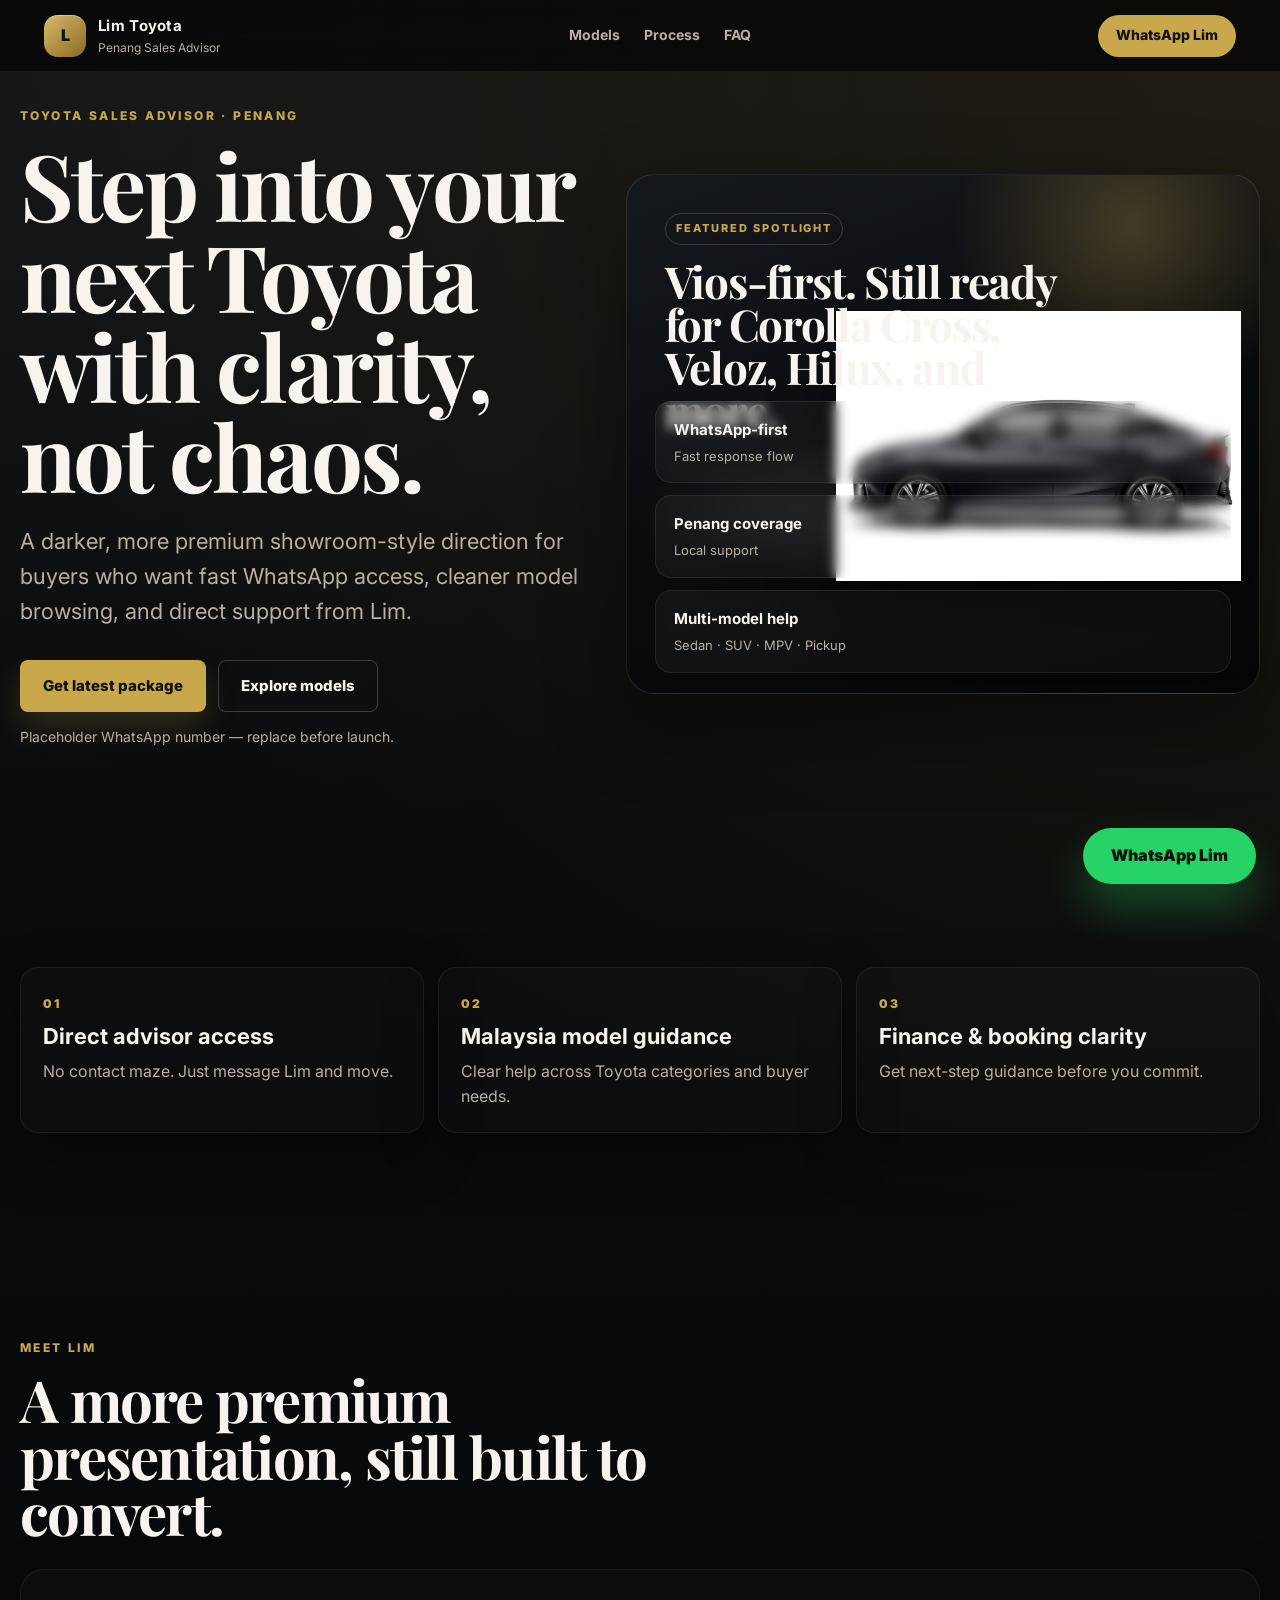
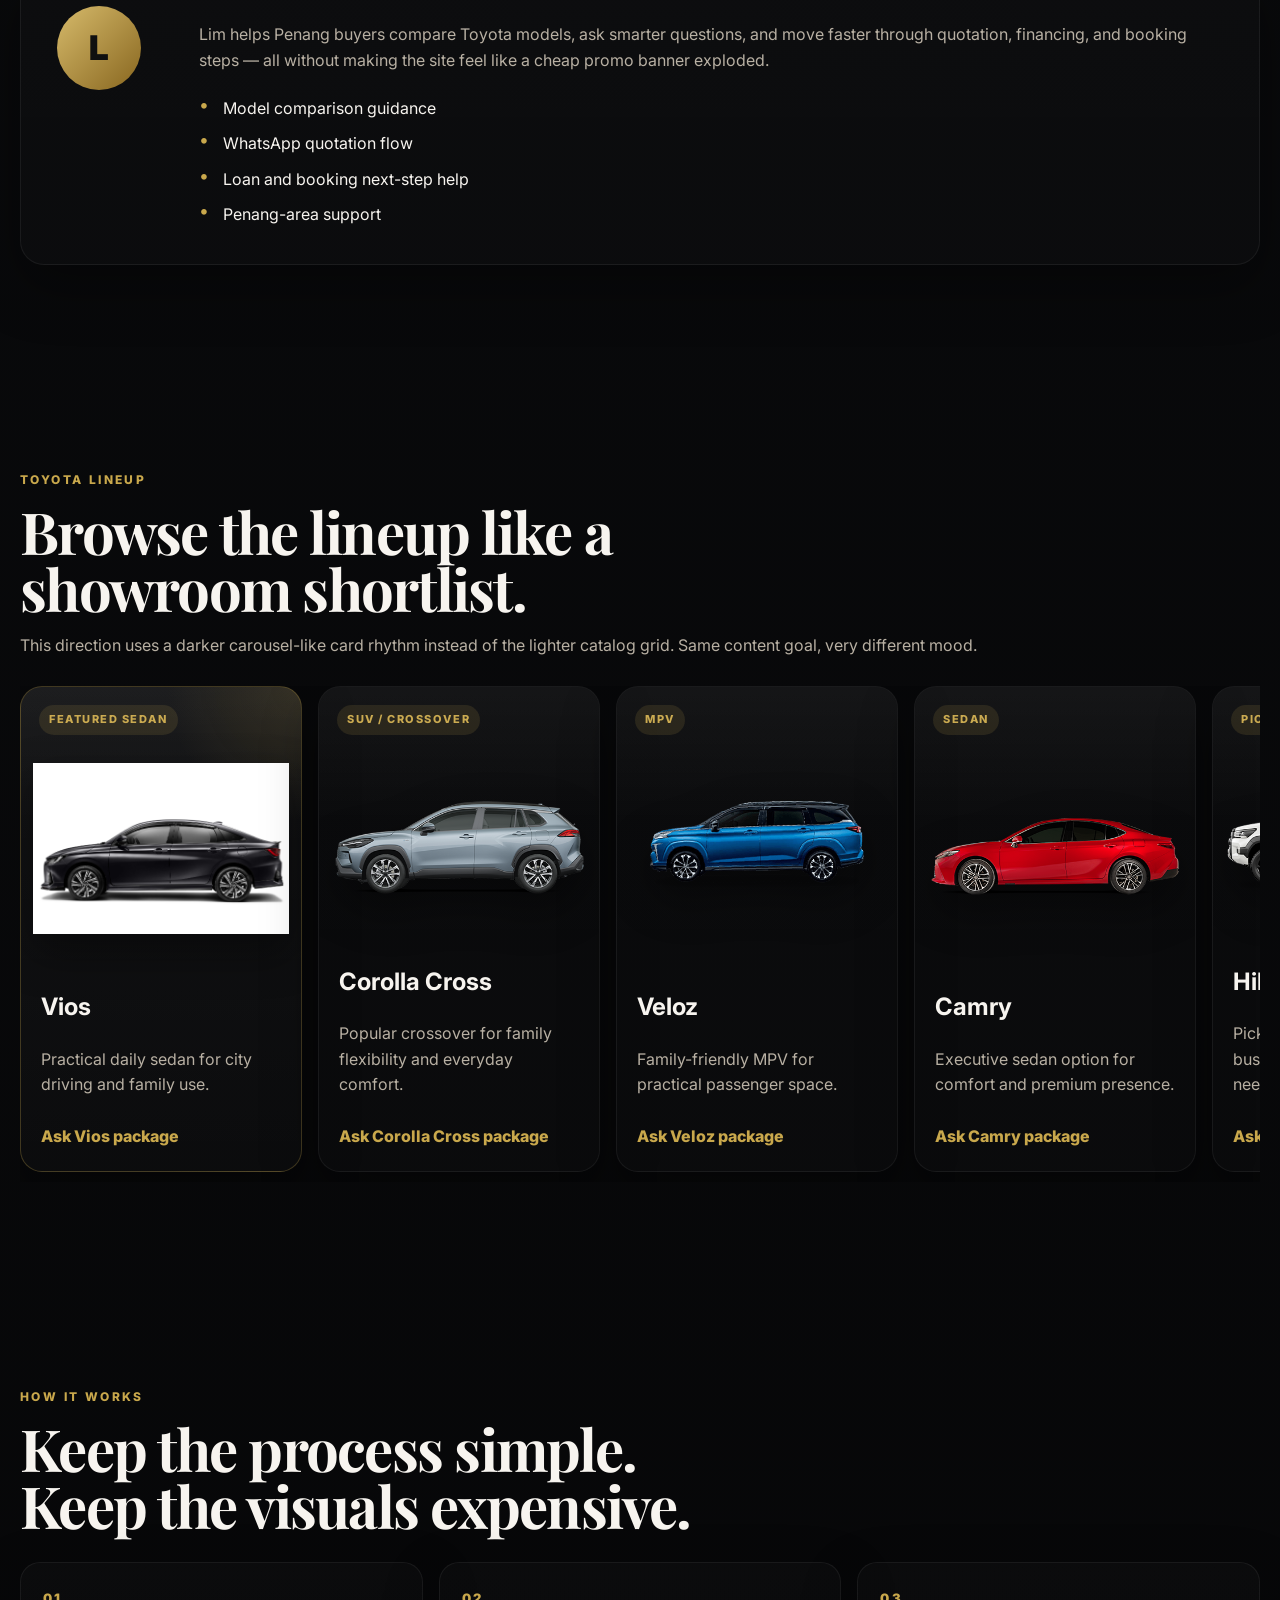
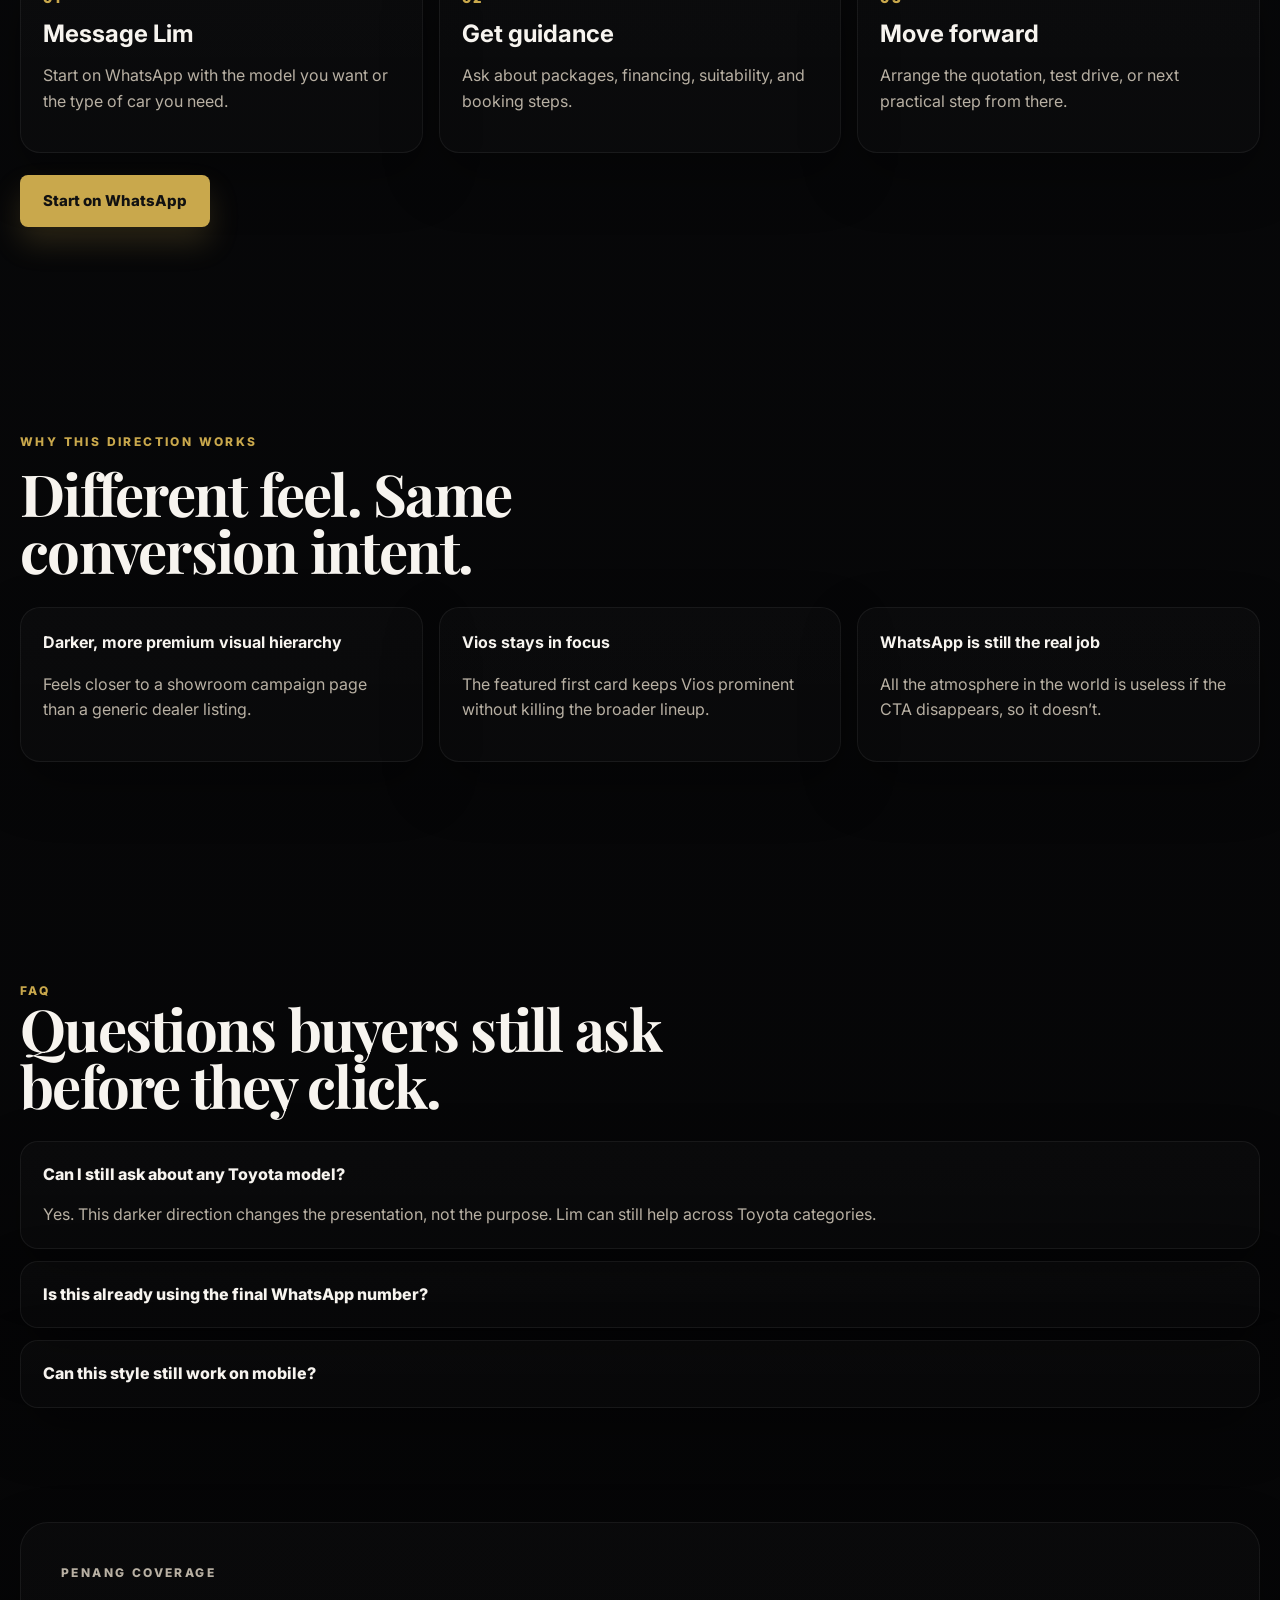
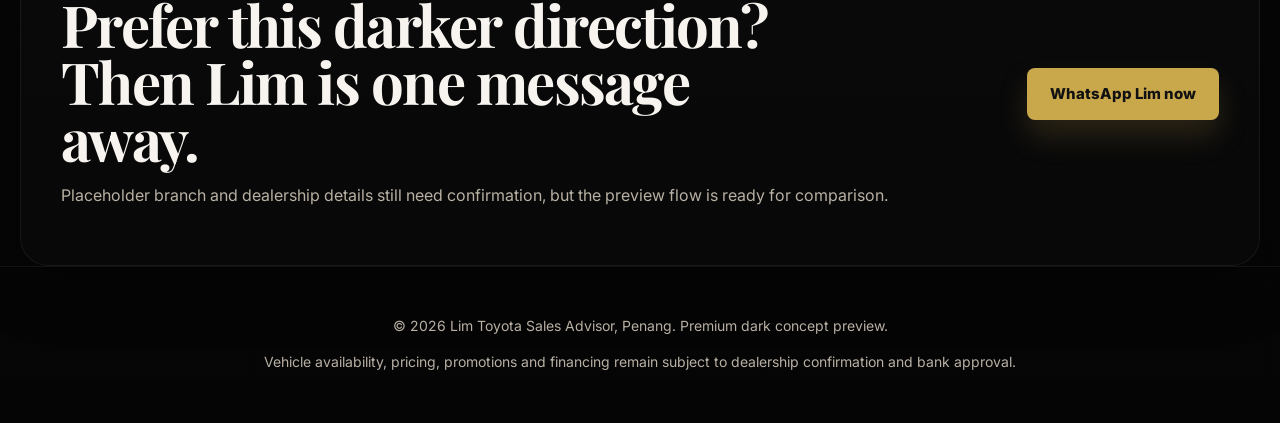
==== design-b/index.html @ 29fcda2f "feat: add premium dark design preview" ====
<!doctype html>
<html lang="en">
<head>
  <meta charset="utf-8" />
  <meta name="viewport" content="width=device-width, initial-scale=1" />
  <title>Toyota Vios Penang | Lim Toyota Sales Advisor</title>
  <meta name="description" content="A premium dark automotive landing page concept for Lim, a Toyota sales advisor in Penang. Explore Toyota models and enquire through WhatsApp." />
  <link rel="preconnect" href="https://fonts.googleapis.com" />
  <link rel="preconnect" href="https://fonts.gstatic.com" crossorigin />
  <link href="https://fonts.googleapis.com/css2?family=Inter:wght@400;500;600;700;800;900&family=Playfair+Display:ital,wght@0,600;0,700;1,700&display=swap" rel="stylesheet" />
  <link rel="stylesheet" href="styles.css" />
</head>
<body>
  <a class="skip-link" href="#main">Skip to content</a>

  <header class="site-header">
    <a class="brand" href="#top" aria-label="Lim Toyota sales advisor Penang">
      <span class="brand-mark">L</span>
      <span class="brand-copy"><strong>Lim Toyota</strong><small>Penang Sales Advisor</small></span>
    </a>
    <nav aria-label="Main navigation">
      <a href="#models">Models</a>
      <a href="#process">Process</a>
      <a href="#faq">FAQ</a>
    </nav>
    <a class="header-cta" href="https://wa.me/60000000000?text=Hi%20Lim%2C%20I%20am%20interested%20in%20Toyota%20cars%20in%20Penang" target="_blank" rel="noopener">WhatsApp Lim</a>
  </header>

  <main id="main">
    <section id="top" class="hero section">
      <div class="hero-copy">
        <p class="eyebrow">Toyota sales advisor · Penang</p>
        <h1>Step into your next Toyota with clarity, not chaos.</h1>
        <p class="lead">A darker, more premium showroom-style direction for buyers who want fast WhatsApp access, cleaner model browsing, and direct support from Lim.</p>
        <div class="hero-actions">
          <a class="btn btn-primary" href="https://wa.me/60000000000?text=Hi%20Lim%2C%20please%20send%20me%20the%20latest%20Toyota%20model%20packages%20in%20Penang" target="_blank" rel="noopener">Get latest package</a>
          <a class="btn btn-secondary" href="#models">Explore models</a>
        </div>
        <p class="hero-note">Placeholder WhatsApp number — replace before launch.</p>
      </div>

      <div class="hero-stage" aria-label="Toyota showroom highlight">
        <div class="stage-copy">
          <span class="stage-label">Featured spotlight</span>
          <h2>Vios-first. Still ready for Corolla Cross, Veloz, Hilux, and more.</h2>
        </div>
        <div class="hero-car-wrap" aria-hidden="true">
          <img src="../design/assets/cars/vios.jpg" alt="" class="hero-car" />
        </div>
        <div class="hero-metrics">
          <div>
            <strong>WhatsApp-first</strong>
            <span>Fast response flow</span>
          </div>
          <div>
            <strong>Penang coverage</strong>
            <span>Local support</span>
          </div>
          <div>
            <strong>Multi-model help</strong>
            <span>Sedan · SUV · MPV · Pickup</span>
          </div>
        </div>
      </div>
    </section>

    <section class="section trust-band" aria-label="Trust highlights">
      <article>
        <span class="band-kicker">01</span>
        <strong>Direct advisor access</strong>
        <p>No contact maze. Just message Lim and move.</p>
      </article>
      <article>
        <span class="band-kicker">02</span>
        <strong>Malaysia model guidance</strong>
        <p>Clear help across Toyota categories and buyer needs.</p>
      </article>
      <article>
        <span class="band-kicker">03</span>
        <strong>Finance & booking clarity</strong>
        <p>Get next-step guidance before you commit.</p>
      </article>
    </section>

    <section class="section advisor-section">
      <div class="section-heading narrow">
        <p class="eyebrow">Meet Lim</p>
        <h2>A more premium presentation, still built to convert.</h2>
      </div>
      <div class="advisor-card">
        <div class="advisor-avatar" aria-hidden="true">L</div>
        <div class="advisor-body">
          <p>Lim helps Penang buyers compare Toyota models, ask smarter questions, and move faster through quotation, financing, and booking steps — all without making the site feel like a cheap promo banner exploded.</p>
          <ul class="advisor-list">
            <li>Model comparison guidance</li>
            <li>WhatsApp quotation flow</li>
            <li>Loan and booking next-step help</li>
            <li>Penang-area support</li>
          </ul>
        </div>
      </div>
    </section>

    <section id="models" class="section models-section">
      <div class="section-heading">
        <p class="eyebrow">Toyota lineup</p>
        <h2>Browse the lineup like a showroom shortlist.</h2>
        <p>This direction uses a darker carousel-like card rhythm instead of the lighter catalog grid. Same content goal, very different mood.</p>
      </div>

      <div class="model-rail" aria-label="Toyota models">
        <article class="model-card model-card-featured">
          <span class="model-type">Featured sedan</span>
          <img src="../design/assets/cars/vios.jpg" alt="Toyota Vios" loading="lazy" />
          <div class="model-copy">
            <h3>Vios</h3>
            <p>Practical daily sedan for city driving and family use.</p>
            <a href="https://wa.me/60000000000?text=Hi%20Lim%2C%20I%20am%20interested%20in%20Toyota%20Vios" target="_blank" rel="noopener">Ask Vios package</a>
          </div>
        </article>

        <article class="model-card">
          <span class="model-type">SUV / Crossover</span>
          <img src="../design/assets/cars/corolla-cross.png" alt="Toyota Corolla Cross" loading="lazy" />
          <div class="model-copy">
            <h3>Corolla Cross</h3>
            <p>Popular crossover for family flexibility and everyday comfort.</p>
            <a href="https://wa.me/60000000000?text=Hi%20Lim%2C%20I%20am%20interested%20in%20Toyota%20Corolla%20Cross" target="_blank" rel="noopener">Ask Corolla Cross package</a>
          </div>
        </article>

        <article class="model-card">
          <span class="model-type">MPV</span>
          <img src="../design/assets/cars/veloz.png" alt="Toyota Veloz" loading="lazy" />
          <div class="model-copy">
            <h3>Veloz</h3>
            <p>Family-friendly MPV for practical passenger space.</p>
            <a href="https://wa.me/60000000000?text=Hi%20Lim%2C%20I%20am%20interested%20in%20Toyota%20Veloz" target="_blank" rel="noopener">Ask Veloz package</a>
          </div>
        </article>

        <article class="model-card">
          <span class="model-type">Sedan</span>
          <img src="../design/assets/cars/camry.png" alt="Toyota Camry" loading="lazy" />
          <div class="model-copy">
            <h3>Camry</h3>
            <p>Executive sedan option for comfort and premium presence.</p>
            <a href="https://wa.me/60000000000?text=Hi%20Lim%2C%20I%20am%20interested%20in%20Toyota%20Camry" target="_blank" rel="noopener">Ask Camry package</a>
          </div>
        </article>

        <article class="model-card">
          <span class="model-type">Pickup</span>
          <img src="../design/assets/cars/hilux.png" alt="Toyota Hilux" loading="lazy" />
          <div class="model-copy">
            <h3>Hilux</h3>
            <p>Pickup choice for work, business and tougher usage needs.</p>
            <a href="https://wa.me/60000000000?text=Hi%20Lim%2C%20I%20am%20interested%20in%20Toyota%20Hilux" target="_blank" rel="noopener">Ask Hilux package</a>
          </div>
        </article>

        <article class="model-card">
          <span class="model-type">Battery EV</span>
          <img src="../design/assets/cars/bz4x.png" alt="Toyota bZ4X" loading="lazy" />
          <div class="model-copy">
            <h3>bZ4X</h3>
            <p>Electric Toyota option for customers considering EV ownership.</p>
            <a href="https://wa.me/60000000000?text=Hi%20Lim%2C%20I%20am%20interested%20in%20Toyota%20bZ4X" target="_blank" rel="noopener">Ask bZ4X package</a>
          </div>
        </article>
      </div>
    </section>

    <section id="process" class="section process-section">
      <div class="section-heading narrow">
        <p class="eyebrow">How it works</p>
        <h2>Keep the process simple. Keep the visuals expensive.</h2>
      </div>
      <div class="process-grid">
        <article>
          <span>01</span>
          <h3>Message Lim</h3>
          <p>Start on WhatsApp with the model you want or the type of car you need.</p>
        </article>
        <article>
          <span>02</span>
          <h3>Get guidance</h3>
          <p>Ask about packages, financing, suitability, and booking steps.</p>
        </article>
        <article>
          <span>03</span>
          <h3>Move forward</h3>
          <p>Arrange the quotation, test drive, or next practical step from there.</p>
        </article>
      </div>
      <a class="btn btn-primary process-cta" href="https://wa.me/60000000000?text=Hi%20Lim%2C%20please%20guide%20me%20on%20the%20right%20Toyota%20model" target="_blank" rel="noopener">Start on WhatsApp</a>
    </section>

    <section class="section proof-section">
      <div class="section-heading narrow">
        <p class="eyebrow">Why this direction works</p>
        <h2>Different feel. Same conversion intent.</h2>
      </div>
      <div class="proof-grid">
        <article>
          <strong>Darker, more premium visual hierarchy</strong>
          <p>Feels closer to a showroom campaign page than a generic dealer listing.</p>
        </article>
        <article>
          <strong>Vios stays in focus</strong>
          <p>The featured first card keeps Vios prominent without killing the broader lineup.</p>
        </article>
        <article>
          <strong>WhatsApp is still the real job</strong>
          <p>All the atmosphere in the world is useless if the CTA disappears, so it doesn’t.</p>
        </article>
      </div>
    </section>

    <section id="faq" class="section faq-section">
      <div class="section-heading narrow">
        <p class="eyebrow">FAQ</p>
        <h2>Questions buyers still ask before they click.</h2>
      </div>
      <details open>
        <summary>Can I still ask about any Toyota model?</summary>
        <p>Yes. This darker direction changes the presentation, not the purpose. Lim can still help across Toyota categories.</p>
      </details>
      <details>
        <summary>Is this already using the final WhatsApp number?</summary>
        <p>No. The current number is still a placeholder and must be replaced before launch.</p>
      </details>
      <details>
        <summary>Can this style still work on mobile?</summary>
        <p>Yes. The layout stays mobile-first, with stacked sections and a fixed WhatsApp CTA.</p>
      </details>
    </section>

    <section class="section final-cta">
      <div>
        <p class="eyebrow">Penang coverage</p>
        <h2>Prefer this darker direction? Then Lim is one message away.</h2>
        <p>Placeholder branch and dealership details still need confirmation, but the preview flow is ready for comparison.</p>
      </div>
      <a class="btn btn-primary" href="https://wa.me/60000000000?text=Hi%20Lim%2C%20I%20want%20to%20know%20more%20about%20Toyota%20models%20in%20Penang" target="_blank" rel="noopener">WhatsApp Lim now</a>
    </section>
  </main>

  <footer class="site-footer">
    <p>© 2026 Lim Toyota Sales Advisor, Penang. Premium dark concept preview.</p>
    <p>Vehicle availability, pricing, promotions and financing remain subject to dealership confirmation and bank approval.</p>
  </footer>

  <a class="sticky-whatsapp" href="https://wa.me/60000000000?text=Hi%20Lim%2C%20I%20want%20to%20know%20more%20about%20Toyota%20models%20in%20Penang" target="_blank" rel="noopener" aria-label="WhatsApp Lim">WhatsApp Lim</a>
</body>
</html>
---- design-b/styles.css ----
:root {
  --bg: #080809;
  --bg-soft: #111214;
  --panel: #121316;
  --panel-2: #17191d;
  --line: rgba(255, 255, 255, 0.1);
  --line-soft: rgba(255, 255, 255, 0.06);
  --text: #f7f4ef;
  --muted: #b8b0a3;
  --muted-2: #8b8378;
  --gold: #c9a84c;
  --gold-dark: #a8862d;
  --wa: #25d366;
  --radius-lg: 28px;
  --radius-md: 18px;
  --radius-sm: 8px;
  --shadow-xl: 0 30px 80px rgba(0, 0, 0, 0.42);
  --shadow-lg: 0 22px 54px rgba(0, 0, 0, 0.34);
}

* { box-sizing: border-box; }
html { scroll-behavior: smooth; }
body {
  margin: 0;
  font-family: Inter, ui-sans-serif, system-ui, -apple-system, BlinkMacSystemFont, "Segoe UI", sans-serif;
  color: var(--text);
  background:
    radial-gradient(circle at top right, rgba(201,168,76,.12), transparent 24%),
    radial-gradient(circle at top left, rgba(255,255,255,.05), transparent 18%),
    linear-gradient(180deg, #0a0b0d 0%, #050506 100%);
  line-height: 1.6;
}
a { color: inherit; text-decoration: none; }
img { max-width: 100%; display: block; }

.skip-link {
  position: absolute;
  left: -9999px;
  top: auto;
  width: 1px;
  height: 1px;
  overflow: hidden;
}
.skip-link:focus {
  position: fixed;
  left: 16px;
  top: 16px;
  z-index: 999;
  width: auto;
  height: auto;
  padding: 12px 18px;
  border-radius: 999px;
  background: var(--gold);
  color: #111;
  font-weight: 800;
  overflow: visible;
}
:focus-visible {
  outline: 2px solid var(--gold);
  outline-offset: 2px;
}

.site-header {
  position: sticky;
  top: 0;
  z-index: 50;
  display: flex;
  align-items: center;
  justify-content: space-between;
  gap: 18px;
  padding: 14px clamp(16px, 4vw, 44px);
  background: rgba(8, 8, 9, 0.88);
  backdrop-filter: blur(16px);
  border-bottom: 1px solid var(--line-soft);
}
.brand {
  display: inline-flex;
  align-items: center;
  gap: 12px;
  min-width: 0;
}
.brand-mark {
  display: grid;
  place-items: center;
  width: 42px;
  height: 42px;
  border-radius: 14px;
  background: linear-gradient(135deg, #d6ba6b, #8b6a22);
  color: #111;
  font-weight: 900;
  box-shadow: inset 0 1px 0 rgba(255,255,255,.35);
}
.brand-copy strong {
  display: block;
  font-size: 15px;
  letter-spacing: .02em;
}
.brand-copy small {
  display: block;
  font-size: 12px;
  color: var(--muted);
}
nav {
  display: none;
  gap: 24px;
}
nav a {
  color: var(--muted);
  font-size: 14px;
  font-weight: 700;
}
nav a:hover { color: var(--text); }
.header-cta {
  display: inline-flex;
  align-items: center;
  justify-content: center;
  min-height: 42px;
  padding: 0 18px;
  border-radius: 999px;
  background: var(--gold);
  color: #111;
  font-size: 14px;
  font-weight: 800;
  white-space: nowrap;
}

.section {
  width: min(1240px, calc(100% - 32px));
  margin: 0 auto;
  padding: clamp(52px, 8vw, 110px) 0;
}
.eyebrow {
  margin: 0 0 14px;
  color: var(--gold);
  font-size: 12px;
  font-weight: 800;
  text-transform: uppercase;
  letter-spacing: .2em;
}
h1, h2, h3, strong { margin: 0; }
h1, h2 {
  font-family: "Playfair Display", Georgia, serif;
  font-weight: 700;
  letter-spacing: -.03em;
  line-height: .98;
}
h1 { font-size: clamp(42px, 9vw, 92px); max-width: 720px; }
h2 { font-size: clamp(30px, 6vw, 58px); max-width: 720px; }
h3 {
  font-size: 24px;
  line-height: 1.1;
}
.lead,
.section-heading p:not(.eyebrow),
.final-cta p,
.hero-note,
details p,
.site-footer p,
.advisor-card p,
.proof-grid p,
.trust-band p,
.process-grid p,
.model-copy p {
  color: var(--muted);
}
.lead {
  font-size: clamp(18px, 2vw, 22px);
  max-width: 620px;
  margin: 24px 0 0;
}
.hero-note,
.site-footer p { font-size: 14px; }

.hero {
  display: grid;
  gap: 32px;
  padding-top: 34px;
}
.hero-copy {
  display: flex;
  flex-direction: column;
  justify-content: center;
}
.hero-actions {
  display: flex;
  flex-direction: column;
  gap: 12px;
  margin-top: 30px;
  align-items: flex-start;
}
.btn {
  display: inline-flex;
  align-items: center;
  justify-content: center;
  min-height: 52px;
  padding: 0 22px;
  border-radius: var(--radius-sm);
  border: 1px solid transparent;
  font-size: 15px;
  font-weight: 800;
  transition: transform .16s ease, border-color .16s ease, background .16s ease;
}
.btn:hover { transform: translateY(-1px); }
.btn-primary {
  background: var(--gold);
  color: #111;
  box-shadow: 0 16px 30px rgba(201,168,76,.18);
}
.btn-secondary {
  background: transparent;
  color: var(--text);
  border-color: rgba(255,255,255,.2);
}

.hero-stage {
  position: relative;
  overflow: hidden;
  border-radius: var(--radius-lg);
  min-height: 520px;
  padding: clamp(24px, 4vw, 38px);
  background:
    radial-gradient(circle at 80% 10%, rgba(201,168,76,.28), transparent 26%),
    linear-gradient(160deg, #15181d 0%, #0a0b0d 52%, #050506 100%);
  border: 1px solid var(--line);
  box-shadow: var(--shadow-xl);
}
.hero-stage::after {
  content: "";
  position: absolute;
  inset: auto -8% 18% -8%;
  height: 180px;
  background: radial-gradient(ellipse at center, rgba(255,255,255,.12), transparent 60%);
  pointer-events: none;
}
.stage-copy {
  position: relative;
  z-index: 2;
  max-width: 420px;
}
.stage-label {
  display: inline-flex;
  margin-bottom: 14px;
  padding: 6px 10px;
  border: 1px solid rgba(255,255,255,.16);
  border-radius: 999px;
  color: var(--gold);
  font-size: 11px;
  font-weight: 800;
  letter-spacing: .18em;
  text-transform: uppercase;
}
.stage-copy h2 {
  font-size: clamp(28px, 4vw, 44px);
  max-width: 420px;
}
.hero-car-wrap {
  position: absolute;
  right: clamp(10px, 3vw, 18px);
  bottom: 112px;
  width: min(64%, 560px);
  z-index: 1;
}
.hero-car {
  width: 100%;
  object-fit: contain;
  filter: drop-shadow(0 32px 32px rgba(0,0,0,.45));
}
.hero-metrics {
  position: absolute;
  left: clamp(18px, 3vw, 28px);
  right: clamp(18px, 3vw, 28px);
  bottom: 20px;
  z-index: 2;
  display: grid;
  gap: 12px;
}
.hero-metrics div {
  padding: 16px 18px;
  border-radius: 16px;
  background: rgba(255,255,255,.04);
  border: 1px solid rgba(255,255,255,.08);
  backdrop-filter: blur(6px);
}
.hero-metrics strong {
  display: block;
  font-size: 15px;
}
.hero-metrics span {
  display: block;
  margin-top: 4px;
  font-size: 13px;
  color: var(--muted);
}

.trust-band {
  display: grid;
  gap: 14px;
}
.trust-band article,
.advisor-card,
.model-card,
.process-grid article,
.proof-grid article,
details,
.final-cta {
  background: linear-gradient(180deg, rgba(255,255,255,.02), rgba(255,255,255,.015));
  border: 1px solid var(--line-soft);
  box-shadow: var(--shadow-lg);
}
.trust-band article {
  padding: 22px;
  border-radius: 18px;
}
.band-kicker {
  display: inline-block;
  margin-bottom: 12px;
  font-size: 12px;
  font-weight: 900;
  color: var(--gold);
  letter-spacing: .18em;
}
.trust-band strong {
  display: block;
  font-size: 22px;
  line-height: 1.08;
}
.trust-band p {
  margin: 10px 0 0;
}

.section-heading { margin-bottom: 28px; }
.section-heading.narrow { max-width: 780px; }
.advisor-card {
  display: grid;
  gap: 22px;
  padding: clamp(24px, 4vw, 36px);
  border-radius: 24px;
}
.advisor-avatar {
  display: grid;
  place-items: center;
  width: 84px;
  height: 84px;
  border-radius: 50%;
  background: linear-gradient(135deg, #d6ba6b, #88661f);
  color: #101010;
  font-size: 34px;
  font-weight: 900;
}
.advisor-list {
  display: grid;
  gap: 10px;
  margin: 22px 0 0;
  padding: 0;
  list-style: none;
}
.advisor-list li {
  padding-left: 24px;
  position: relative;
}
.advisor-list li::before {
  content: "•";
  position: absolute;
  left: 0;
  color: var(--gold);
  font-size: 18px;
  line-height: 1;
}

.models-section { overflow: hidden; }
.model-rail {
  display: grid;
  grid-auto-flow: column;
  grid-auto-columns: minmax(282px, 82vw);
  gap: 16px;
  overflow-x: auto;
  padding-bottom: 10px;
  scroll-snap-type: x proximity;
}
.model-rail::-webkit-scrollbar { height: 10px; }
.model-rail::-webkit-scrollbar-thumb {
  background: rgba(255,255,255,.14);
  border-radius: 999px;
}
.model-card {
  position: relative;
  overflow: hidden;
  display: flex;
  flex-direction: column;
  min-height: 420px;
  border-radius: 22px;
  scroll-snap-align: start;
}
.model-card::before {
  content: "";
  position: absolute;
  inset: 0;
  background: linear-gradient(180deg, rgba(255,255,255,.04), transparent 28%);
  pointer-events: none;
}
.model-card img {
  width: calc(100% - 24px);
  height: 200px;
  margin: 14px auto 0;
  object-fit: contain;
  filter: drop-shadow(0 18px 22px rgba(0,0,0,.4));
}
.model-copy {
  display: flex;
  flex-direction: column;
  gap: 10px;
  padding: 20px 20px 22px;
  margin-top: auto;
}
.model-type {
  display: inline-flex;
  align-self: flex-start;
  margin: 18px 18px 0;
  padding: 6px 10px;
  border-radius: 999px;
  background: rgba(201,168,76,.13);
  color: var(--gold);
  font-size: 11px;
  font-weight: 800;
  letter-spacing: .14em;
  text-transform: uppercase;
}
.model-copy a {
  margin-top: auto;
  color: var(--gold);
  font-weight: 800;
}
.model-card-featured {
  border-color: rgba(201,168,76,.28);
  background:
    radial-gradient(circle at top right, rgba(201,168,76,.15), transparent 24%),
    linear-gradient(180deg, rgba(255,255,255,.05), rgba(255,255,255,.02));
}

.process-grid,
.proof-grid {
  display: grid;
  gap: 16px;
}
.process-grid article,
.proof-grid article {
  padding: 22px;
  border-radius: 20px;
}
.process-grid span {
  display: inline-flex;
  margin-bottom: 12px;
  color: var(--gold);
  font-size: 13px;
  font-weight: 900;
  letter-spacing: .18em;
}
.process-grid h3,
.proof-grid strong {
  display: block;
  margin-bottom: 8px;
}
.process-cta {
  margin-top: 22px;
}

.faq-section details {
  margin-bottom: 12px;
  padding: 20px 22px;
  border-radius: 18px;
}
.faq-section summary {
  cursor: pointer;
  font-weight: 800;
  list-style: none;
}
.faq-section summary::-webkit-details-marker { display: none; }
.faq-section p { margin: 14px 0 0; }

.final-cta {
  display: grid;
  gap: 18px;
  align-items: center;
  padding: clamp(24px, 5vw, 40px);
  border-radius: 28px;
}
.site-footer {
  padding: 34px 16px 98px;
  text-align: center;
  border-top: 1px solid var(--line-soft);
}
.sticky-whatsapp {
  position: fixed;
  left: 16px;
  right: 16px;
  bottom: 16px;
  z-index: 40;
  display: flex;
  align-items: center;
  justify-content: center;
  min-height: 56px;
  border-radius: 999px;
  background: var(--wa);
  color: #08110a;
  font-weight: 900;
  box-shadow: 0 24px 40px rgba(37,211,102,.28);
}

@media (min-width: 760px) {
  nav { display: flex; }
  .hero {
    grid-template-columns: minmax(0, .95fr) minmax(0, 1.05fr);
    align-items: center;
  }
  .hero-actions { flex-direction: row; flex-wrap: wrap; }
  .trust-band {
    grid-template-columns: repeat(3, 1fr);
  }
  .advisor-card {
    grid-template-columns: 120px 1fr;
    align-items: start;
  }
  .process-grid,
  .proof-grid {
    grid-template-columns: repeat(3, 1fr);
  }
  .final-cta {
    grid-template-columns: 1.2fr auto;
  }
  .site-footer { padding-bottom: 36px; }
  .sticky-whatsapp {
    left: auto;
    right: 24px;
    width: auto;
    padding: 0 28px;
  }
}

@media (max-width: 759px) {
  .site-header {
    padding: 12px 16px;
    gap: 10px;
  }
  .brand-copy strong { font-size: 14px; }
  .brand-copy small { font-size: 11px; }
  .header-cta {
    font-size: 13px;
    padding: 0 14px;
  }
  .hero-stage {
    min-height: 560px;
  }
  .hero-car-wrap {
    width: 88%;
    right: 6%;
    bottom: 146px;
  }
  .hero-metrics {
    left: 16px;
    right: 16px;
  }
}

@media (max-width: 520px) {
  nav,
  .header-cta { display: none; }
  .section {
    width: min(1240px, calc(100% - 24px));
  }
  .hero-stage {
    min-height: 520px;
    padding: 20px;
  }
  .hero-car-wrap {
    width: 94%;
    right: 3%;
    bottom: 160px;
  }
  .model-rail {
    grid-auto-columns: minmax(264px, 86vw);
  }
}
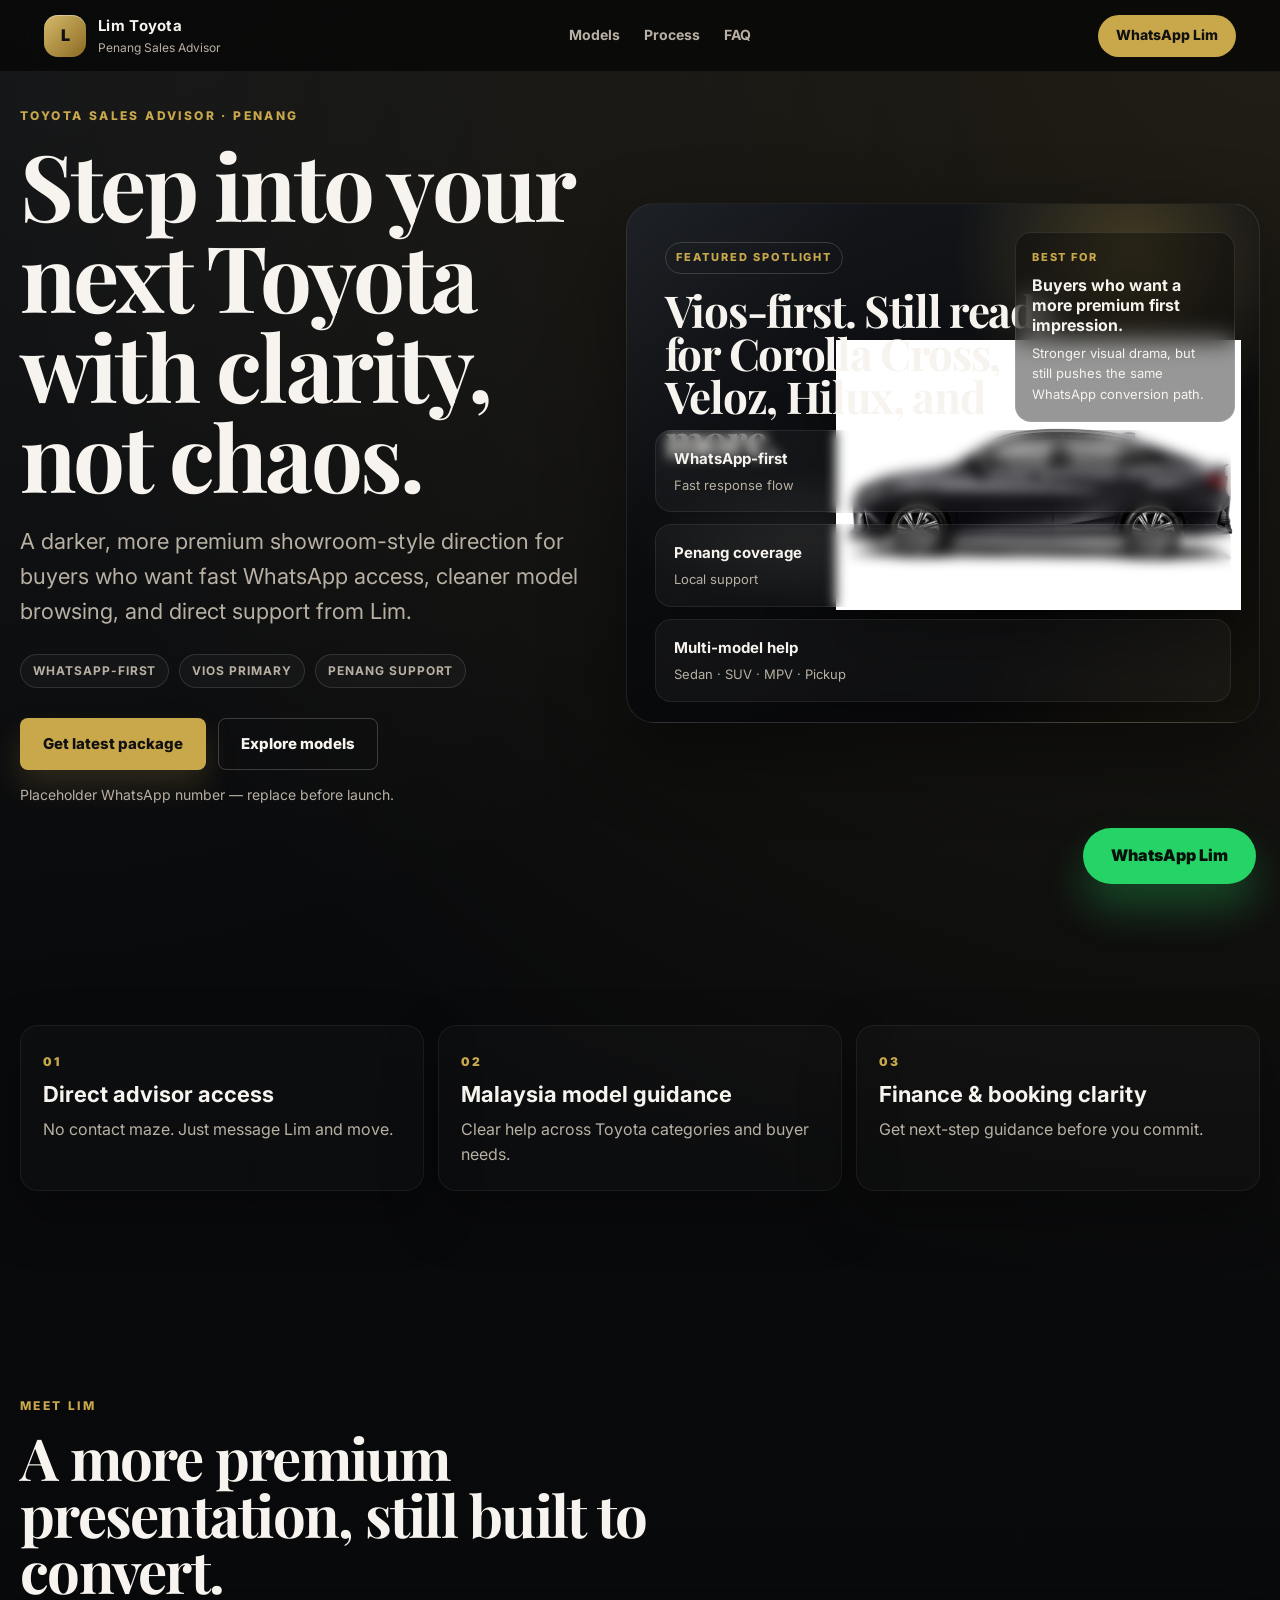
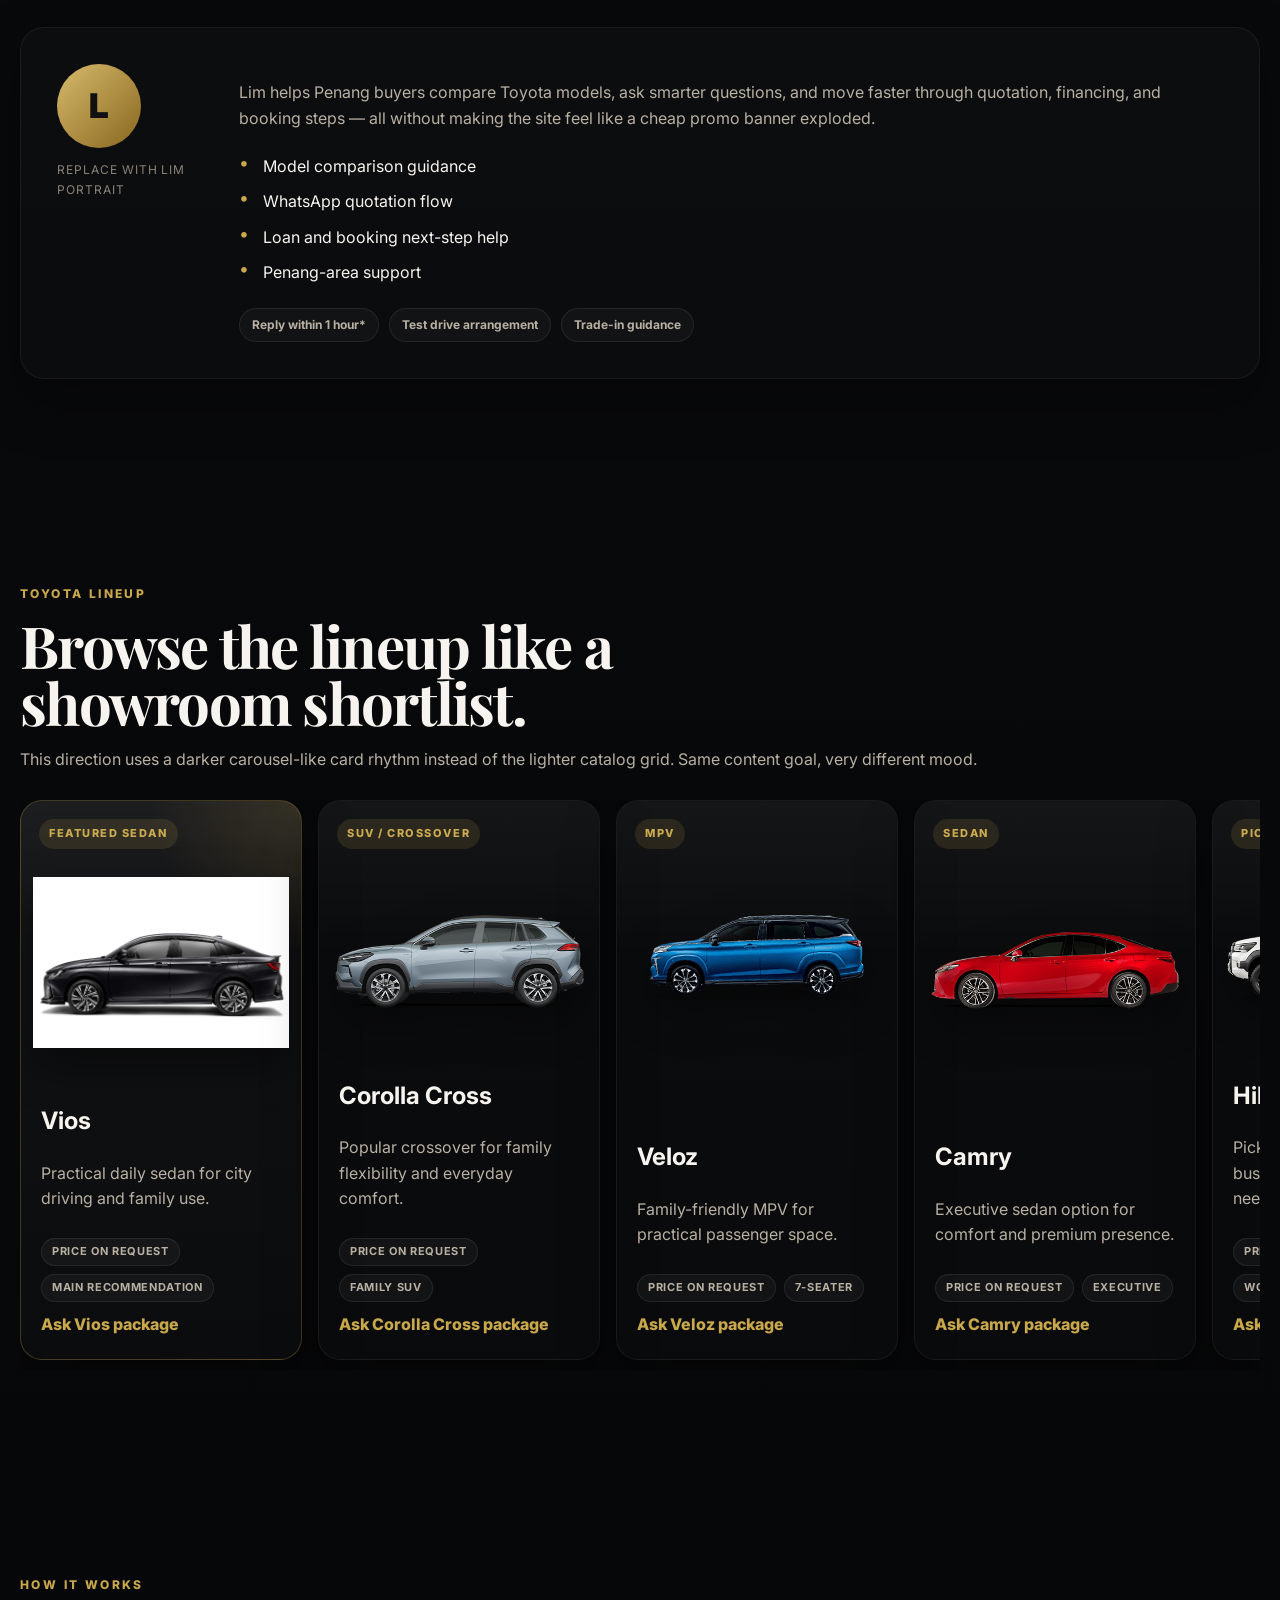
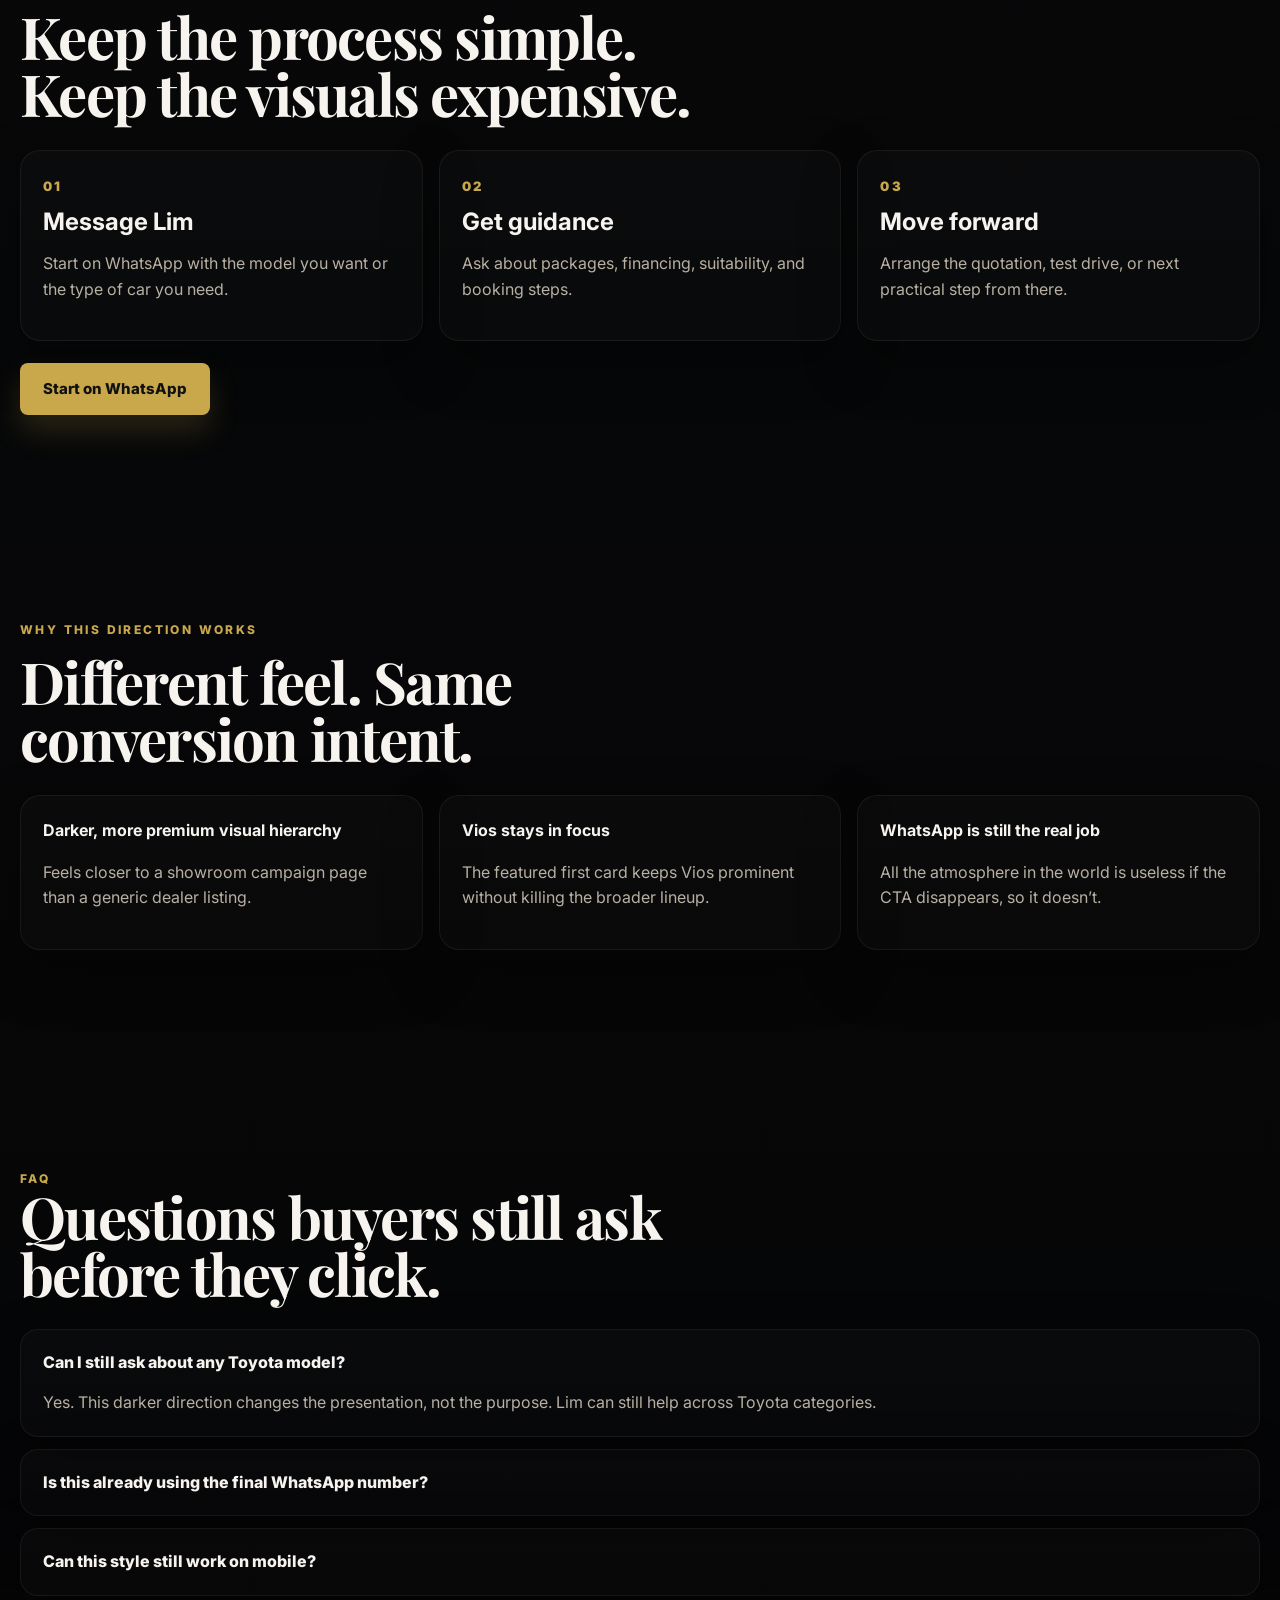
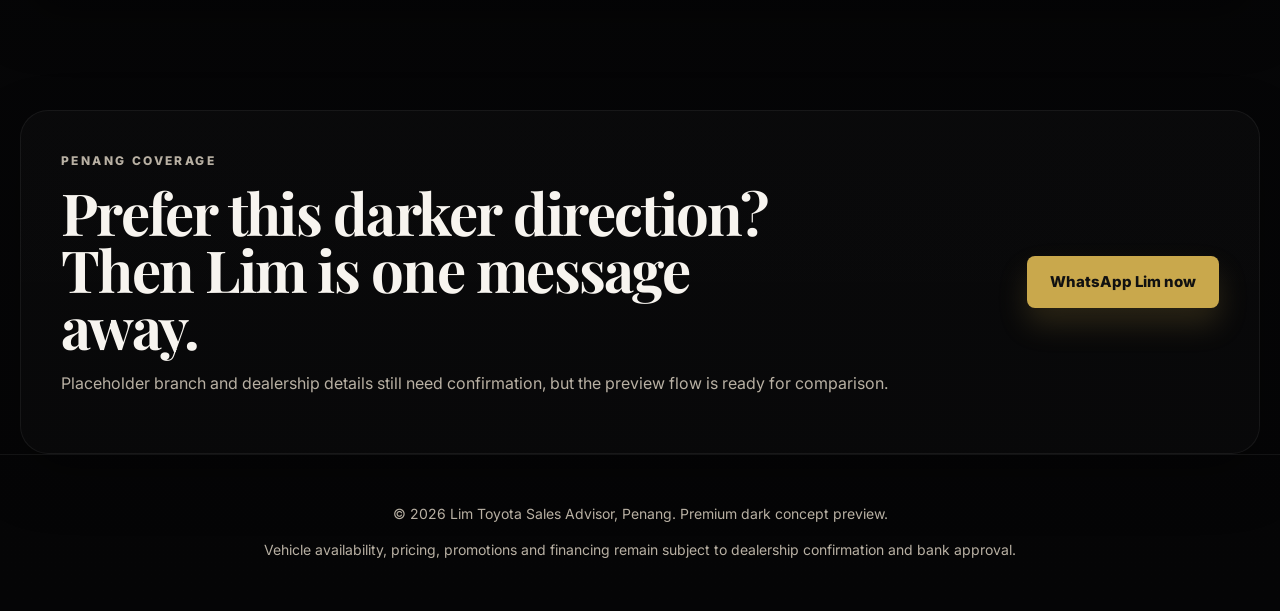
==== commit e5e1786c: "refactor: refine premium dark design layout" ====
--- a/design-b/index.html
+++ b/design-b/index.html
@@ -32,6 +32,11 @@
         <p class="eyebrow">Toyota sales advisor · Penang</p>
         <h1>Step into your next Toyota with clarity, not chaos.</h1>
         <p class="lead">A darker, more premium showroom-style direction for buyers who want fast WhatsApp access, cleaner model browsing, and direct support from Lim.</p>
+        <div class="hero-pills" aria-label="Key selling points">
+          <span>WhatsApp-first</span>
+          <span>Vios primary</span>
+          <span>Penang support</span>
+        </div>
         <div class="hero-actions">
           <a class="btn btn-primary" href="https://wa.me/60000000000?text=Hi%20Lim%2C%20please%20send%20me%20the%20latest%20Toyota%20model%20packages%20in%20Penang" target="_blank" rel="noopener">Get latest package</a>
           <a class="btn btn-secondary" href="#models">Explore models</a>
@@ -60,6 +65,11 @@
             <strong>Multi-model help</strong>
             <span>Sedan · SUV · MPV · Pickup</span>
           </div>
+        </div>
+        <div class="hero-aside" aria-label="Conversion note">
+          <p class="hero-aside-label">Best for</p>
+          <strong>Buyers who want a more premium first impression.</strong>
+          <p>Stronger visual drama, but still pushes the same WhatsApp conversion path.</p>
         </div>
       </div>
     </section>
@@ -88,7 +98,10 @@
         <h2>A more premium presentation, still built to convert.</h2>
       </div>
       <div class="advisor-card">
-        <div class="advisor-avatar" aria-hidden="true">L</div>
+        <div class="advisor-visual" aria-hidden="true">
+          <div class="advisor-avatar">L</div>
+          <span>Replace with Lim portrait</span>
+        </div>
         <div class="advisor-body">
           <p>Lim helps Penang buyers compare Toyota models, ask smarter questions, and move faster through quotation, financing, and booking steps — all without making the site feel like a cheap promo banner exploded.</p>
           <ul class="advisor-list">
@@ -97,6 +110,11 @@
             <li>Loan and booking next-step help</li>
             <li>Penang-area support</li>
           </ul>
+          <div class="advisor-trust">
+            <span>Reply within 1 hour*</span>
+            <span>Test drive arrangement</span>
+            <span>Trade-in guidance</span>
+          </div>
         </div>
       </div>
     </section>
@@ -115,6 +133,7 @@
           <div class="model-copy">
             <h3>Vios</h3>
             <p>Practical daily sedan for city driving and family use.</p>
+            <div class="model-meta"><span>Price on request</span><span>Main recommendation</span></div>
             <a href="https://wa.me/60000000000?text=Hi%20Lim%2C%20I%20am%20interested%20in%20Toyota%20Vios" target="_blank" rel="noopener">Ask Vios package</a>
           </div>
         </article>
@@ -125,6 +144,7 @@
           <div class="model-copy">
             <h3>Corolla Cross</h3>
             <p>Popular crossover for family flexibility and everyday comfort.</p>
+            <div class="model-meta"><span>Price on request</span><span>Family SUV</span></div>
             <a href="https://wa.me/60000000000?text=Hi%20Lim%2C%20I%20am%20interested%20in%20Toyota%20Corolla%20Cross" target="_blank" rel="noopener">Ask Corolla Cross package</a>
           </div>
         </article>
@@ -135,6 +155,7 @@
           <div class="model-copy">
             <h3>Veloz</h3>
             <p>Family-friendly MPV for practical passenger space.</p>
+            <div class="model-meta"><span>Price on request</span><span>7-seater</span></div>
             <a href="https://wa.me/60000000000?text=Hi%20Lim%2C%20I%20am%20interested%20in%20Toyota%20Veloz" target="_blank" rel="noopener">Ask Veloz package</a>
           </div>
         </article>
@@ -145,6 +166,7 @@
           <div class="model-copy">
             <h3>Camry</h3>
             <p>Executive sedan option for comfort and premium presence.</p>
+            <div class="model-meta"><span>Price on request</span><span>Executive</span></div>
             <a href="https://wa.me/60000000000?text=Hi%20Lim%2C%20I%20am%20interested%20in%20Toyota%20Camry" target="_blank" rel="noopener">Ask Camry package</a>
           </div>
         </article>
@@ -155,6 +177,7 @@
           <div class="model-copy">
             <h3>Hilux</h3>
             <p>Pickup choice for work, business and tougher usage needs.</p>
+            <div class="model-meta"><span>Price on request</span><span>Workhorse</span></div>
             <a href="https://wa.me/60000000000?text=Hi%20Lim%2C%20I%20am%20interested%20in%20Toyota%20Hilux" target="_blank" rel="noopener">Ask Hilux package</a>
           </div>
         </article>
@@ -165,6 +188,7 @@
           <div class="model-copy">
             <h3>bZ4X</h3>
             <p>Electric Toyota option for customers considering EV ownership.</p>
+            <div class="model-meta"><span>Price on request</span><span>EV option</span></div>
             <a href="https://wa.me/60000000000?text=Hi%20Lim%2C%20I%20am%20interested%20in%20Toyota%20bZ4X" target="_blank" rel="noopener">Ask bZ4X package</a>
           </div>
         </article>
--- a/design-b/styles.css
+++ b/design-b/styles.css
@@ -181,6 +181,26 @@
   flex-direction: column;
   justify-content: center;
 }
+.hero-pills {
+  display: flex;
+  flex-wrap: wrap;
+  gap: 10px;
+  margin-top: 24px;
+}
+.hero-pills span {
+  display: inline-flex;
+  align-items: center;
+  min-height: 34px;
+  padding: 0 12px;
+  border-radius: 999px;
+  border: 1px solid rgba(255,255,255,.12);
+  background: rgba(255,255,255,.03);
+  color: var(--muted);
+  font-size: 12px;
+  font-weight: 700;
+  letter-spacing: .08em;
+  text-transform: uppercase;
+}
 .hero-actions {
   display: flex;
   flex-direction: column;
@@ -232,6 +252,13 @@
   background: radial-gradient(ellipse at center, rgba(255,255,255,.12), transparent 60%);
   pointer-events: none;
 }
+.hero-stage::before {
+  content: "";
+  position: absolute;
+  inset: 0;
+  background: linear-gradient(125deg, rgba(255,255,255,.04), transparent 26%, transparent 68%, rgba(201,168,76,.08));
+  pointer-events: none;
+}
 .stage-copy {
   position: relative;
   z-index: 2;
@@ -273,6 +300,35 @@
   z-index: 2;
   display: grid;
   gap: 12px;
+}
+.hero-aside {
+  position: absolute;
+  top: 28px;
+  right: 24px;
+  z-index: 2;
+  width: min(220px, 42%);
+  padding: 16px;
+  border-radius: 16px;
+  border: 1px solid rgba(255,255,255,.1);
+  background: rgba(8,8,9,.42);
+  backdrop-filter: blur(12px);
+}
+.hero-aside-label {
+  margin: 0 0 8px;
+  color: var(--gold);
+  font-size: 11px;
+  font-weight: 800;
+  letter-spacing: .16em;
+  text-transform: uppercase;
+}
+.hero-aside strong {
+  display: block;
+  font-size: 16px;
+  line-height: 1.25;
+}
+.hero-aside p:last-child {
+  margin: 8px 0 0;
+  font-size: 13px;
 }
 .hero-metrics div {
   padding: 16px 18px;
@@ -336,6 +392,18 @@
   padding: clamp(24px, 4vw, 36px);
   border-radius: 24px;
 }
+.advisor-visual {
+  display: flex;
+  flex-direction: column;
+  align-items: flex-start;
+  gap: 12px;
+}
+.advisor-visual span {
+  color: var(--muted-2);
+  font-size: 12px;
+  letter-spacing: .08em;
+  text-transform: uppercase;
+}
 .advisor-avatar {
   display: grid;
   place-items: center;
@@ -366,6 +434,24 @@
   font-size: 18px;
   line-height: 1;
 }
+.advisor-trust {
+  display: flex;
+  flex-wrap: wrap;
+  gap: 10px;
+  margin-top: 22px;
+}
+.advisor-trust span {
+  display: inline-flex;
+  align-items: center;
+  min-height: 34px;
+  padding: 0 12px;
+  border-radius: 999px;
+  background: rgba(255,255,255,.03);
+  border: 1px solid rgba(255,255,255,.08);
+  color: var(--muted);
+  font-size: 12px;
+  font-weight: 700;
+}
 
 .models-section { overflow: hidden; }
 .model-rail {
@@ -412,6 +498,25 @@
   padding: 20px 20px 22px;
   margin-top: auto;
 }
+.model-meta {
+  display: flex;
+  flex-wrap: wrap;
+  gap: 8px;
+}
+.model-meta span {
+  display: inline-flex;
+  align-items: center;
+  min-height: 28px;
+  padding: 0 10px;
+  border-radius: 999px;
+  background: rgba(255,255,255,.04);
+  border: 1px solid rgba(255,255,255,.08);
+  color: var(--muted);
+  font-size: 11px;
+  font-weight: 700;
+  letter-spacing: .06em;
+  text-transform: uppercase;
+}
 .model-type {
   display: inline-flex;
   align-self: flex-start;
@@ -517,7 +622,7 @@
     grid-template-columns: repeat(3, 1fr);
   }
   .advisor-card {
-    grid-template-columns: 120px 1fr;
+    grid-template-columns: 160px 1fr;
     align-items: start;
   }
   .process-grid,
@@ -559,6 +664,13 @@
     left: 16px;
     right: 16px;
   }
+  .hero-aside {
+    top: auto;
+    right: 16px;
+    left: 16px;
+    bottom: 228px;
+    width: auto;
+  }
 }
 
 @media (max-width: 520px) {
@@ -568,13 +680,16 @@
     width: min(1240px, calc(100% - 24px));
   }
   .hero-stage {
-    min-height: 520px;
+    min-height: 620px;
     padding: 20px;
   }
   .hero-car-wrap {
     width: 94%;
     right: 3%;
-    bottom: 160px;
+    bottom: 180px;
+  }
+  .hero-aside {
+    bottom: 274px;
   }
   .model-rail {
     grid-auto-columns: minmax(264px, 86vw);
